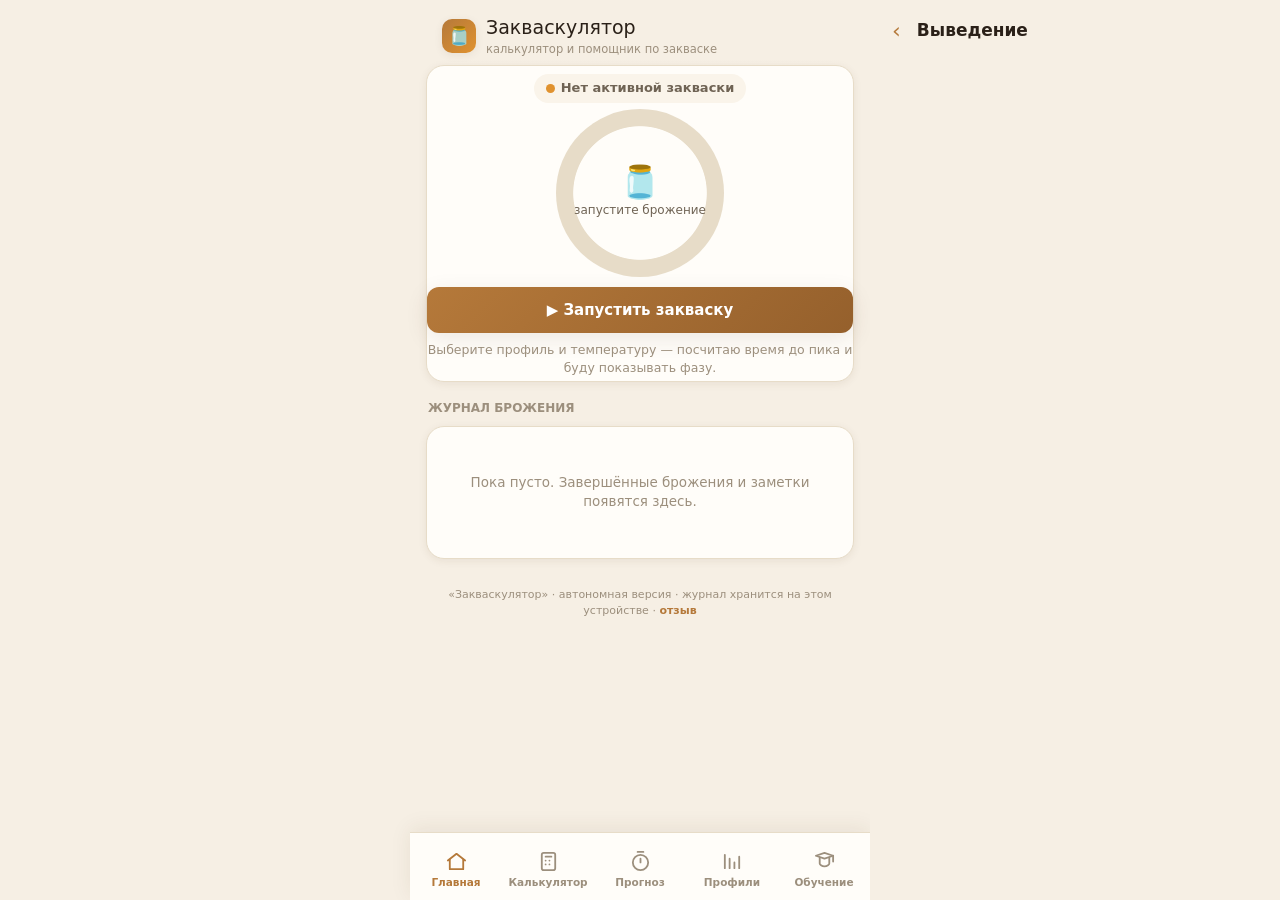
==== index.html @ 01cb1fb3 "Deploy Zakvaskulyator PWA 54bd2fb9205d" ====
<!DOCTYPE html>
<html lang="ru">
<head>
<meta charset="UTF-8">
<meta name="viewport" content="width=device-width, initial-scale=1, viewport-fit=cover">
<meta name="theme-color" content="#b5793a">
<meta name="apple-mobile-web-app-capable" content="yes">
<meta name="apple-mobile-web-app-status-bar-style" content="default">
<meta name="apple-mobile-web-app-title" content="Закваскулятор">
<link rel="manifest" href="manifest.webmanifest">
<link rel="apple-touch-icon" href="icons/icon-180.png">
<link rel="icon" href="icons/icon.svg" type="image/svg+xml">
<link rel="stylesheet" href="styles.css">
<title>Закваскулятор</title>
</head>
<body>
<div id="app">

  <!-- ================= ГЛАВНАЯ ================= -->
  <section id="home" class="screen active">
    <div class="app-head">
      <div class="logo">🫙</div>
      <div>
        <div class="ttl">Закваскулятор</div>
        <div class="sub">калькулятор и помощник по закваске</div>
      </div>
    </div>

    <!-- активный трекер -->
    <div id="tracker"></div>

    <div class="section-label">Журнал брожения</div>
    <div class="card">
      <div id="journal-list"></div>
      <button class="btn ghost journal-action hidden" id="j-copy" type="button">Скопировать журнал</button>
      <div class="callout ok hidden" id="j-copy-status"></div>
    </div>

    <div class="foot">«Закваскулятор» · автономная версия · журнал хранится на этом устройстве · <a href="feedback.html">отзыв</a></div>
  </section>

  <!-- ================= КАЛЬКУЛЯТОР ================= -->
  <section id="calc" class="screen">
    <div class="app-head"><div class="logo">🧮</div><div><div class="ttl">Калькулятор</div><div class="sub">расчёт закваски, муки и воды под партию</div></div></div>

    <div class="card">
      <h3>Параметры теста</h3>
      <div class="field">
        <label>Итоговый вес теста, г</label>
        <div class="stepper"><button data-step="dough" data-d="-50">–</button><input id="c-dough" type="number" inputmode="numeric" value="1000"><button data-step="dough" data-d="50">+</button></div>
      </div>
      <div class="row">
        <div class="field"><label>Гидратация теста, %</label><input id="c-hyd" class="input" type="number" inputmode="numeric" value="70"></div>
        <div class="field"><label>Доля закваски, % муки</label><input id="c-starter" class="input" type="number" inputmode="numeric" value="20"></div>
      </div>
      <div class="field"><label>Соль, % муки</label><input id="c-salt" class="input" type="number" inputmode="decimal" value="2" step="0.1"></div>
      <div class="field">
        <label>Гидратация закваски, %</label>
        <div class="seg" id="c-shyd">
          <button data-v="100" class="on">100% (пшеничная)</button>
          <button data-v="150">150% (ржаная)</button>
        </div>
      </div>
      <button class="btn" id="c-go">Рассчитать</button>

      <div class="result hidden" id="c-result">
        <div class="callout warn hidden" id="c-alert"></div>
        <div class="res-grid">
          <div class="res-cell"><div class="v" id="r-flour">—</div><div class="k">Мука всего, г</div></div>
          <div class="res-cell"><div class="v" id="r-water">—</div><div class="k">Вода всего, г</div></div>
          <div class="res-cell"><div class="v" id="r-starter">—</div><div class="k">Зрелой закваски, г</div></div>
          <div class="res-cell"><div class="v" id="r-salt">—</div><div class="k">Соль, г</div></div>
        </div>
        <button class="btn ghost result-action hidden" id="c-copy" type="button">Скопировать расчёт</button>
        <div class="callout ok hidden" id="c-copy-status"></div>
        <div class="callout" id="r-build"></div>
        <div class="callout ok" id="r-add"></div>
      </div>
    </div>

    <div class="card">
      <h3>Когда покормить, чтобы успеть к замесу</h3>
      <div class="hint" style="margin-bottom:10px">Привязка к прогнозу: выберите профиль и температуру — посчитаю, во сколько ставить кормление.</div>
      <div class="field"><label>Профиль закваски</label><select id="c-prof" class="input"></select></div>
      <div class="row">
        <div class="field"><label>Температура ведения, °C</label><input id="c-temp" class="input" type="number" inputmode="decimal" value="26"></div>
        <div class="field"><label>Замес в</label><input id="c-bake" class="input" type="time" value="09:00"></div>
      </div>
      <button class="btn ghost" id="c-when">Рассчитать время кормления</button>
      <div class="callout hidden" id="c-when-res"></div>
    </div>
  </section>

  <!-- ================= ПРОГНОЗ ================= -->
  <section id="forecast" class="screen">
    <div class="app-head"><div class="logo">⏱️</div><div><div class="ttl">Прогноз готовности</div><div class="sub">модель брожения Q10 · правило ~8 °C / удвоение</div></div></div>

    <div class="card">
      <div class="seg" id="f-mode" style="margin-bottom:14px">
        <button data-v="forward" class="on">Сколько ждать</button>
        <button data-v="reverse">Успеть к сроку</button>
      </div>

      <div class="field"><label>Профиль закваски</label><select id="f-prof" class="input"></select></div>
      <div class="field">
        <label>Температура закваски, °C</label>
        <input id="f-temp" class="input" type="number" inputmode="decimal" value="26">
      </div>
      <div class="field" id="f-target-wrap" style="display:none">
        <label>Нужно к моменту</label>
        <input id="f-target" class="input" type="time" value="09:00">
      </div>
      <div class="field">
        <label>Влажность воздуха</label>
        <div class="seg" id="f-hum">
          <button data-v="0.9">Сухо</button>
          <button data-v="1" class="on">Норма</button>
          <button data-v="1.1">Влажно</button>
        </div>
      </div>
      <button class="btn" id="f-go">Рассчитать</button>
    </div>

    <div class="card hidden" id="f-result">
      <div class="hero">
        <div class="phase-chip" id="f-phase"><span class="dot"></span><span id="f-phase-t">—</span></div>
        <div class="ring" id="f-ring"><div><div class="big" id="f-big">—</div><div class="lbl" id="f-lbl">до пика</div></div></div>
      </div>
      <div class="callout" id="f-explain"></div>
      <div class="callout warn hidden" id="f-warn"></div>
      <button class="btn ghost" id="f-track" style="margin-top:6px">▶ Поставить на трекер</button>
    </div>
  </section>

  <!-- ================= ПРОФИЛИ ================= -->
  <section id="profiles" class="screen">
    <div class="app-head"><div class="logo">🌾</div><div><div class="ttl">Профили заквасок</div><div class="sub">16 профилей по типу зерна и помолу</div></div></div>
    <div id="prof-list"></div>
    <div class="disclaimer">Значения — стартовые ориентиры из спецификации «Умной банки» для калибровки на прототипе. Финальные профили уточняются на реальной муке.</div>
  </section>

  <!-- ================= ОБУЧЕНИЕ ================= -->
  <section id="learn" class="screen">
    <div class="app-head"><div class="logo">🎓</div><div><div class="ttl">Обучение</div><div class="sub">выведение, созревание, диагностика, хранение</div></div></div>

    <div class="section-label">Выведение с нуля</div>
    <div class="prof" data-learn="rye"><div class="pic">🍞</div><div><div class="pname">Ржаная закваска <span class="badge auth">протокол Едлин Хлеб</span></div><div class="pmeta">150% · 1:2:3 · день за днём</div></div><div class="pgo">›</div></div>
    <div class="prof" data-learn="wheat"><div class="pic">🌾</div><div><div class="pname">Пшеничная закваска <span class="badge gen">ориентир</span></div><div class="pmeta">100% · переход на белую муку</div></div><div class="pgo">›</div></div>

    <div class="section-label">6 стадий созревания</div>
    <div class="card" id="maturity"></div>

    <div class="section-label">Диагностика проблем</div>
    <div class="card" id="troubleshoot"></div>

    <div class="section-label">Хранение</div>
    <div class="card" id="storage"></div>
  </section>

</div>

<!-- ===== sheet: профиль ===== -->
<div class="sheet" id="sheet-prof">
  <div class="sheet-head"><button class="back" data-close>‹</button><h2 id="sp-title">Профиль</h2></div>
  <div id="sp-body"></div>
</div>

<!-- ===== sheet: обучение ===== -->
<div class="sheet" id="sheet-learn">
  <div class="sheet-head"><button class="back" data-close>‹</button><h2 id="sl-title">Выведение</h2></div>
  <div id="sl-body"></div>
</div>

<!-- ===== Tab bar ===== -->
<nav class="tabbar">
  <button class="tab on" data-tab="home"><svg viewBox="0 0 24 24"><path d="M3 11l9-7 9 7"/><path d="M5 10v10h14V10"/></svg>Главная</button>
  <button class="tab" data-tab="calc"><svg viewBox="0 0 24 24"><rect x="5" y="3" width="14" height="18" rx="2"/><path d="M9 7h6M9 11h0M13 11h0M9 15h0M13 15h0"/></svg>Калькулятор</button>
  <button class="tab" data-tab="forecast"><svg viewBox="0 0 24 24"><circle cx="12" cy="13" r="8"/><path d="M12 13V9M12 2h0M9 2h6"/></svg>Прогноз</button>
  <button class="tab" data-tab="profiles"><svg viewBox="0 0 24 24"><path d="M4 19V5M9 19V9M14 19v-6M19 19V7"/></svg>Профили</button>
  <button class="tab" data-tab="learn"><svg viewBox="0 0 24 24"><path d="M3 6l9-3 9 3-9 3-9-3z"/><path d="M21 6v6M7 8v6c0 1 2 3 5 3s5-2 5-3V8"/></svg>Обучение</button>
</nav>

<script src="data.js"></script>
<script src="app.js"></script>
<script>if('serviceWorker' in navigator){window.addEventListener('load',()=>navigator.serviceWorker.register('sw.js').catch(()=>{}));}</script>
</body>
</html>
---- styles.css ----
/* ЗАКВАСКУЛЯТОР — стили (mobile-first PWA) */
:root {
  --bg:        #f6efe4;
  --bg-soft:   #efe5d4;
  --card:      #fffdf9;
  --card-2:    #faf4ea;
  --ink:       #2a2018;
  --ink-soft:  #6f6354;
  --ink-faint: #9c8f7d;
  --line:      #e7dcc8;
  --crust:     #b5793a;   /* основной — корочка */
  --crust-dk:  #95602c;
  --crust-lt:  #e9c79a;
  --amber:     #e0922f;   /* рост */
  --green:     #4f9d5d;   /* готова */
  --blue:      #4f8fd1;   /* охлаждение */
  --red:       #d4533f;   /* нагрев */
  --shadow:    0 6px 22px rgba(74, 52, 28, .10);
  --shadow-sm: 0 2px 8px rgba(74, 52, 28, .08);
  --r:         18px;
  --r-sm:      12px;
  --safe-b:    env(safe-area-inset-bottom, 0px);
  --tabbar-h:  68px;
}
@media (prefers-color-scheme: dark) {
  :root {
    --bg:#1c1813; --bg-soft:#231e17; --card:#272019; --card-2:#2e2619;
    --ink:#f1e8da; --ink-soft:#bcae9a; --ink-faint:#8a7d6b; --line:#3a3024;
    --crust:#d99a55; --crust-dk:#c2843f; --crust-lt:#7a5a32;
    --shadow:0 6px 22px rgba(0,0,0,.35); --shadow-sm:0 2px 8px rgba(0,0,0,.3);
  }
}

* { box-sizing: border-box; -webkit-tap-highlight-color: transparent; }
html, body { margin: 0; padding: 0; }
.hidden { display: none !important; }
body {
  font-family: -apple-system, BlinkMacSystemFont, "Segoe UI", system-ui, sans-serif;
  background: var(--bg);
  color: var(--ink);
  line-height: 1.45;
  -webkit-font-smoothing: antialiased;
  overscroll-behavior-y: contain;
}
h1,h2,h3,h4 { margin: 0; font-weight: 700; letter-spacing: 0; }
p { margin: 0 0 .6em; }
a { color: var(--crust); text-decoration: none; font-weight: 700; }
button { font-family: inherit; cursor: pointer; border: none; background: none; color: inherit; }
input, select { font-family: inherit; font-size: 16px; }

/* ---------- App shell ---------- */
#app {
  max-width: 460px;
  margin: 0 auto;
  min-height: 100vh;
  padding-bottom: calc(var(--tabbar-h) + var(--safe-b) + 12px);
}
.screen { display: none; padding: 0 16px 8px; animation: fade .22s ease; }
.screen.active { display: block; }
@keyframes fade { from { opacity: 0; transform: translateY(6px);} to {opacity:1; transform:none;} }

/* ---------- Header ---------- */
.app-head {
  position: sticky; top: 0; z-index: 20;
  background: linear-gradient(var(--bg) 70%, rgba(246,239,228,0));
  padding: 14px 16px 8px;
  display: flex; align-items: center; gap: 10px;
}
.app-head .logo {
  width: 34px; height: 34px; border-radius: 10px; flex: none;
  background: linear-gradient(135deg, var(--crust), var(--amber));
  display: grid; place-items: center; color: #fff; font-size: 18px;
  box-shadow: var(--shadow-sm);
}
.app-head .ttl { font-size: 19px; }
.app-head .sub { font-size: 11.5px; color: var(--ink-faint); margin-top: -1px; }

/* ---------- Cards ---------- */
.card {
  background: var(--card);
  border: 1px solid var(--line);
  border-radius: var(--r);
  padding: 16px;
  box-shadow: var(--shadow-sm);
  margin-bottom: 14px;
}
.card h3 { font-size: 15px; margin-bottom: 10px; }
.card .hint { font-size: 12.5px; color: var(--ink-faint); }
.section-label { font-size: 12px; font-weight: 700; text-transform: uppercase;
  letter-spacing: 0; color: var(--ink-faint); margin: 18px 2px 8px; }

/* ---------- Hero / phase ring ---------- */
.hero { text-align: center; padding: 8px 0 4px; }
.ring {
  --c: var(--amber);
  width: 168px; height: 168px; margin: 6px auto 10px; position: relative;
  border-radius: 50%;
  background:
    radial-gradient(closest-side, var(--card) 79%, transparent 80% 100%),
    conic-gradient(var(--c) var(--p,40%), var(--line) 0);
  display: grid; place-items: center;
  transition: --p .6s ease;
}
.ring .big { font-size: 32px; font-weight: 800; line-height: 1; }
.ring .lbl { font-size: 12px; color: var(--ink-soft); margin-top: 4px; }
.ring.pulse { animation: pulse 1.4s ease-in-out infinite; }
@keyframes pulse { 0%,100%{ box-shadow: 0 0 0 0 rgba(212,83,63,.0);} 50%{ box-shadow: 0 0 0 10px rgba(212,83,63,.12);} }

.phase-chip { display:inline-flex; align-items:center; gap:6px; font-size:13px; font-weight:600;
  padding:5px 12px; border-radius:999px; background:var(--card-2); color:var(--ink-soft); }
.dot { width:9px; height:9px; border-radius:50%; background:var(--c,var(--amber)); }

/* ---------- Form ---------- */
.field { margin-bottom: 12px; }
.field > label { display:block; font-size: 12.5px; font-weight:600; color: var(--ink-soft); margin-bottom: 5px; }
.input, select.input, textarea.input {
  width: 100%; padding: 12px 13px; border-radius: var(--r-sm);
  border: 1.5px solid var(--line); background: var(--card-2); color: var(--ink);
  appearance: none; transition: border-color .15s;
}
.input:focus { outline: none; border-color: var(--crust); }
textarea.input { resize: vertical; min-height: 92px; line-height: 1.4; }
select.input { background-image: url("data:image/svg+xml,%3Csvg xmlns='http://www.w3.org/2000/svg' width='12' height='8' viewBox='0 0 12 8'%3E%3Cpath fill='%239c8f7d' d='M1 1l5 5 5-5'/%3E%3C/svg%3E");
  background-repeat:no-repeat; background-position: right 13px center; padding-right: 34px; }
.row { display:flex; gap:10px; }
.row > .field { flex:1; }

.seg { display:flex; background:var(--card-2); border:1.5px solid var(--line); border-radius:var(--r-sm); padding:3px; gap:3px; }
.seg button { flex:1; padding:9px 6px; border-radius:9px; font-size:13px; font-weight:600; color:var(--ink-soft); transition:.15s; }
.seg button.on { background:var(--crust); color:#fff; box-shadow:var(--shadow-sm); }

.stepper { display:flex; align-items:center; gap:0; border:1.5px solid var(--line); border-radius:var(--r-sm); overflow:hidden; background:var(--card-2); }
.stepper button { width:42px; height:46px; font-size:20px; color:var(--crust); font-weight:700; }
.stepper input { flex:1; border:none; text-align:center; background:transparent; font-weight:700; font-size:16px; color:var(--ink); }
.stepper input:focus { outline:none; }

.btn {
  display:block; width:100%; padding:14px; border-radius:var(--r-sm);
  background: linear-gradient(135deg, var(--crust), var(--crust-dk));
  color:#fff; font-weight:700; font-size:15px; box-shadow: var(--shadow);
  transition: transform .08s;
}
.btn:active { transform: scale(.985); }
.btn:disabled { opacity:.55; cursor:not-allowed; transform:none; box-shadow:none; }
.btn.ghost { background:var(--card-2); color:var(--crust); border:1.5px solid var(--line); box-shadow:none; }

/* ---------- Result block ---------- */
.result { background: var(--card-2); border:1px solid var(--line); border-radius:var(--r); padding:14px; margin-top:12px; }
.result.hidden { display:none; }
.result-action { margin-top:10px; }
.res-grid { display:grid; grid-template-columns:1fr 1fr; gap:10px; margin-bottom:10px; }
.res-cell { background:var(--card); border:1px solid var(--line); border-radius:var(--r-sm); padding:11px 12px; }
.res-cell .v { font-size:21px; font-weight:800; color:var(--crust-dk); }
.res-cell .k { font-size:11.5px; color:var(--ink-faint); margin-top:2px; }
.res-cell.full { grid-column: 1 / -1; }
.callout { font-size:13px; color:var(--ink-soft); background:rgba(224,146,47,.10);
  border-left:3px solid var(--amber); border-radius:8px; padding:9px 11px; margin-top:8px; }
.callout.warn { background:rgba(212,83,63,.10); border-color:var(--red); }
.callout.ok { background:rgba(79,157,93,.12); border-color:var(--green); }

/* ---------- Profile list ---------- */
.prof-group { margin-bottom: 6px; }
.prof {
  display:flex; align-items:center; gap:12px; padding:13px 14px;
  background:var(--card); border:1px solid var(--line); border-radius:var(--r-sm);
  margin-bottom:8px; box-shadow:var(--shadow-sm);
}
.prof .pic { width:40px; height:40px; border-radius:11px; flex:none; display:grid; place-items:center; font-size:19px;
  background:var(--card-2); }
.prof .pname { font-size:14.5px; font-weight:700; }
.prof .pmeta { font-size:12px; color:var(--ink-faint); margin-top:1px; }
.prof .pgo { margin-left:auto; color:var(--crust); font-size:20px; flex:none; }

/* badge */
.badge { display:inline-block; font-size:10.5px; font-weight:700; padding:2px 8px; border-radius:999px;
  background:var(--crust-lt); color:var(--crust-dk); margin-left:6px; vertical-align:middle; }
.badge.auth { background:rgba(79,157,93,.2); color:var(--green); }
.badge.gen  { background:rgba(224,146,47,.2); color:var(--crust-dk); }

/* ---------- Steps / learn ---------- */
.step { display:flex; gap:13px; margin-bottom:14px; }
.step .num { flex:none; width:30px; }
.step .num span { display:grid; place-items:center; width:30px; height:30px; border-radius:50%;
  background:var(--crust); color:#fff; font-size:12px; font-weight:700; }
.step .line { width:2px; background:var(--line); margin:4px auto 0; min-height:8px; }
.step .body { padding-bottom:2px; }
.step .body .day { font-size:11px; font-weight:700; color:var(--crust); text-transform:uppercase; letter-spacing:0; }
.step .body h4 { font-size:14.5px; margin:1px 0 4px; }
.step .body p { font-size:13px; color:var(--ink-soft); margin:0; }

.kv { display:flex; justify-content:space-between; gap:12px; padding:8px 0; border-bottom:1px solid var(--line); font-size:13.5px; }
.kv:last-child { border:none; }
.kv .k { color:var(--ink-soft); flex:none; }
.kv .v { text-align:right; font-weight:600; }

.mat { display:flex; gap:11px; padding:10px 0; border-bottom:1px solid var(--line); }
.mat:last-child { border:none; }
.mat .mn { flex:none; width:26px; height:26px; border-radius:50%; display:grid; place-items:center; font-size:12px; font-weight:700;
  background:var(--card-2); color:var(--ink-soft); }
.mat.peak .mn { background:var(--green); color:#fff; }
.mat .ms { font-size:13px; }
.mat .mv { font-size:12px; font-weight:700; margin-top:2px; }
.mat.peak .mv { color:var(--green); }

.ts-item { padding:11px 0; border-bottom:1px solid var(--line); }
.ts-item:last-child { border:none; }
.ts-item .s { font-size:13.5px; font-weight:600; }
.ts-item .d { font-size:12.5px; color:var(--ink-faint); margin:2px 0; }
.ts-item .f { font-size:12.5px; color:var(--crust-dk); }
.ts-item.danger .s::before { content:"⚠ "; }

/* ---------- Journal ---------- */
.jrow { display:flex; align-items:center; gap:12px; padding:12px 0; border-bottom:1px solid var(--line); }
.jrow .jd { font-size:11px; color:var(--ink-faint); width:78px; flex:none; }
.jrow .jt { font-size:13.5px; }
.jrow .jx { margin-left:auto; color:var(--ink-faint); font-size:18px; padding:4px; }
.empty { text-align:center; color:var(--ink-faint); font-size:13.5px; padding:30px 10px; }
.journal-action { margin-top:12px; }

/* ---------- Tab bar ---------- */
.tabbar {
  position: fixed; left:50%; transform: translateX(-50%); bottom:0;
  width: 100%; max-width: 460px; z-index: 30;
  height: calc(var(--tabbar-h) + var(--safe-b));
  padding-bottom: var(--safe-b);
  display: flex; background: var(--card);
  border-top: 1px solid var(--line);
  box-shadow: 0 -4px 20px rgba(74,52,28,.08);
}
.tab { flex:1; display:flex; flex-direction:column; align-items:center; justify-content:center; gap:3px;
  color: var(--ink-faint); font-size:10.5px; font-weight:600; padding-top:6px; }
.tab svg { width:23px; height:23px; stroke:currentColor; fill:none; stroke-width:1.9; stroke-linecap:round; stroke-linejoin:round; }
.tab.on { color: var(--crust); }

/* ---------- Detail overlay ---------- */
.sheet { position:fixed; inset:0; z-index:50; background:var(--bg); max-width:460px; margin:0 auto;
  transform: translateX(100%); transition: transform .26s cubic-bezier(.4,0,.2,1); overflow-y:auto;
  padding: 0 16px calc(var(--safe-b) + 24px); }
.sheet.open { transform: none; }
.sheet-head { position:sticky; top:0; background:linear-gradient(var(--bg) 75%, transparent);
  padding:16px 0 10px; display:flex; align-items:center; gap:10px; z-index:5; }
.sheet-head .back { font-size:22px; color:var(--crust); padding:2px 6px; }
.sheet-head h2 { font-size:17px; }

.note-band { font-size:12px; padding:8px 11px; border-radius:10px; margin-bottom:12px; }
.note-band.auth { background:rgba(79,157,93,.12); color:var(--green); }
.note-band.gen  { background:rgba(224,146,47,.12); color:var(--crust-dk); }

.disclaimer { font-size:11.5px; color:var(--ink-faint); text-align:center; padding:6px 8px 0; line-height:1.5; }
.foot { text-align:center; font-size:11px; color:var(--ink-faint); padding:14px 0 4px; }
.linkish { color:var(--crust); font-weight:600; }

/* ---------- Feedback ---------- */
.feedback-page {
  max-width: 460px;
  margin: 0 auto;
  min-height: 100vh;
  padding: 0 16px calc(var(--safe-b) + 24px);
}
.feedback-head { padding-left: 0; padding-right: 0; }
.feedback-output { margin-bottom: 10px; }
.feedback-back { margin-top: 4px; }
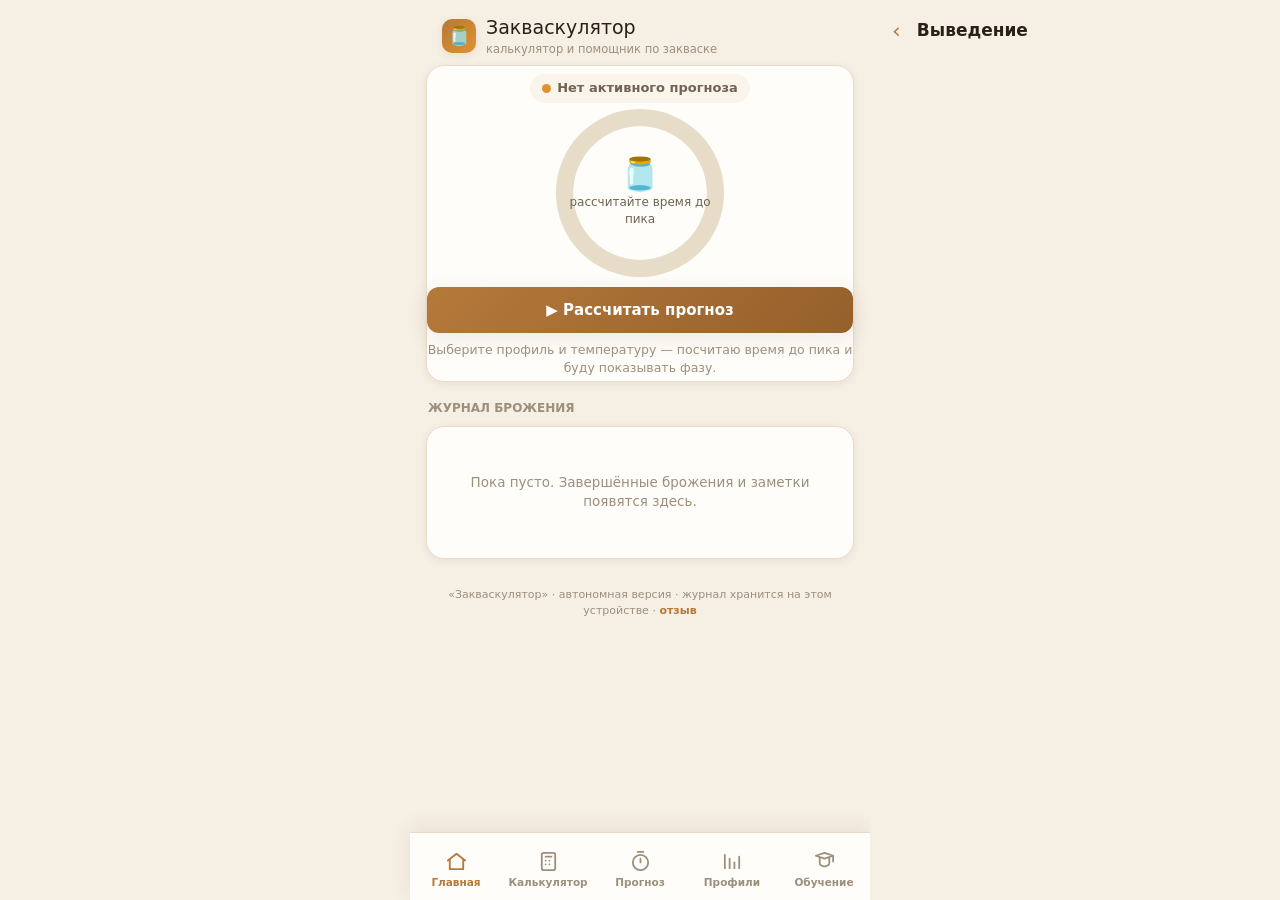
==== commit a5301585: "Deploy Zakvaskulyator PWA e7b0e131f7e2" ====
--- a/index.html
+++ b/index.html
@@ -81,7 +81,7 @@
     <div class="card">
       <h3>Когда покормить, чтобы успеть к замесу</h3>
       <div class="hint" style="margin-bottom:10px">Привязка к прогнозу: выберите профиль и температуру — посчитаю, во сколько ставить кормление.</div>
-      <div class="field"><label>Профиль закваски</label><select id="c-prof" class="input"></select></div>
+      <div class="field"><label>Профиль закваски</label><select id="c-prof" class="input"></select><div class="profile-hint" id="c-profile-hint"></div></div>
       <div class="row">
         <div class="field"><label>Температура ведения, °C</label><input id="c-temp" class="input" type="number" inputmode="decimal" value="26"></div>
         <div class="field"><label>Замес в</label><input id="c-bake" class="input" type="time" value="09:00"></div>
@@ -101,7 +101,7 @@
         <button data-v="reverse">Успеть к сроку</button>
       </div>
 
-      <div class="field"><label>Профиль закваски</label><select id="f-prof" class="input"></select></div>
+      <div class="field"><label>Профиль закваски</label><select id="f-prof" class="input"></select><div class="profile-hint" id="f-profile-hint"></div></div>
       <div class="field">
         <label>Температура закваски, °C</label>
         <input id="f-temp" class="input" type="number" inputmode="decimal" value="26">
--- a/styles.css
+++ b/styles.css
@@ -122,6 +122,7 @@
 textarea.input { resize: vertical; min-height: 92px; line-height: 1.4; }
 select.input { background-image: url("data:image/svg+xml,%3Csvg xmlns='http://www.w3.org/2000/svg' width='12' height='8' viewBox='0 0 12 8'%3E%3Cpath fill='%239c8f7d' d='M1 1l5 5 5-5'/%3E%3C/svg%3E");
   background-repeat:no-repeat; background-position: right 13px center; padding-right: 34px; }
+.profile-hint { font-size:12px; color:var(--ink-faint); line-height:1.35; margin:6px 2px 0; }
 .row { display:flex; gap:10px; }
 .row > .field { flex:1; }
 
@@ -260,3 +261,4 @@
 .feedback-head { padding-left: 0; padding-right: 0; }
 .feedback-output { margin-bottom: 10px; }
 .feedback-back { margin-top: 4px; }
+.paste-action { margin-top:8px; }
